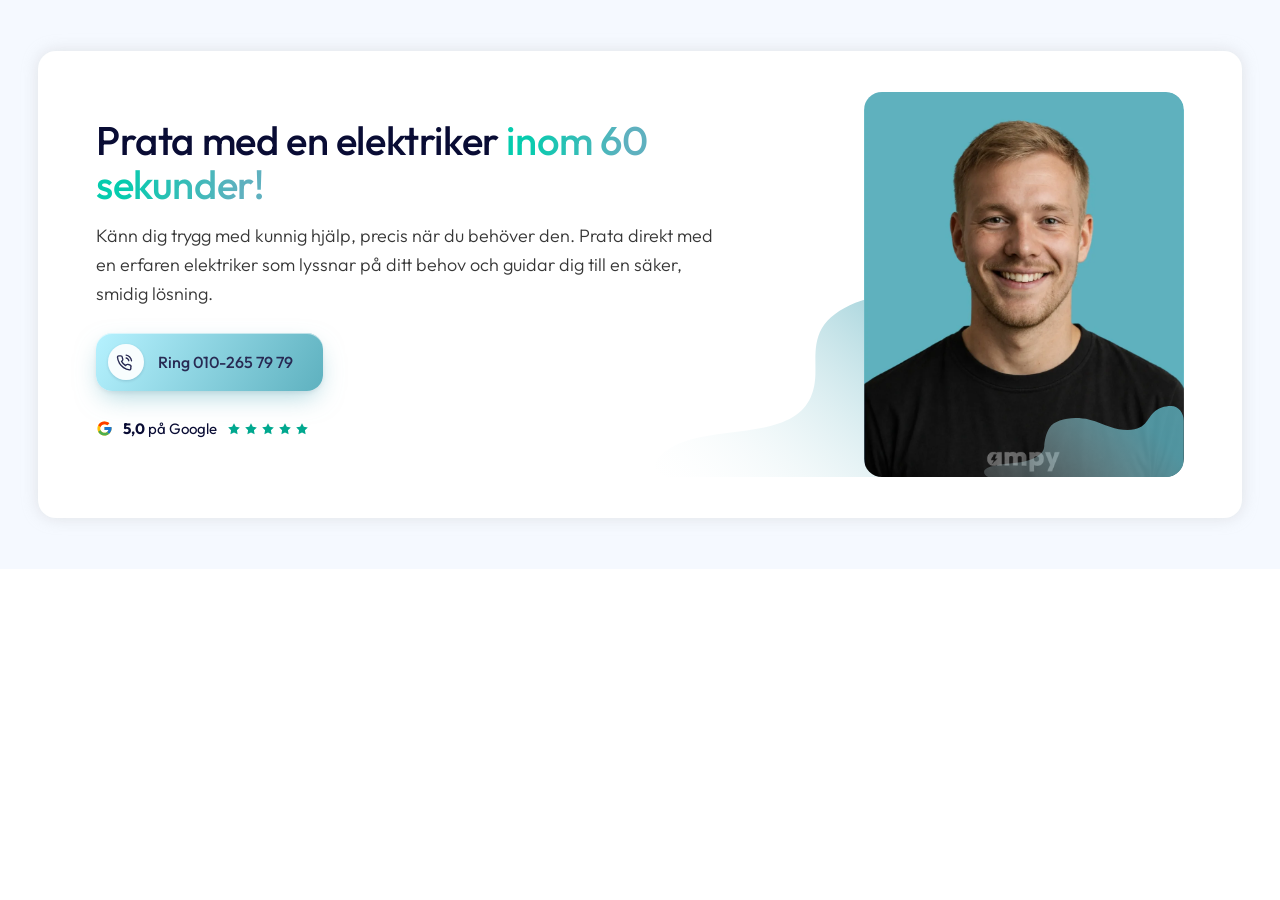
==== index.html @ 38d3c9bf "Main CTA-block: slutgiltig ring-only design + hela designhistoriken - index.html: färdiga blocket (E" ====
<!DOCTYPE html>
<html lang="sv">
<head>
<meta charset="UTF-8">
<meta name="viewport" content="width=device-width, initial-scale=1">
<title>Ampy · Main CTA-block</title>
<link rel="preconnect" href="https://fonts.googleapis.com">
<link rel="preconnect" href="https://fonts.gstatic.com" crossorigin>
<link href="https://fonts.googleapis.com/css2?family=Outfit:wght@300;400;500;600;700;800&display=swap" rel="stylesheet">
<style>
/* ============================================================
   VERSION A (rev 2) — 1:1 med baslinjens geometri, med de 20 %:
   Edvin-bilden i SAMMA placering som originalet (80 % bredd,
   flex-end, bröstbild), EN ring-CTA, båda vågorna tillbaka,
   rubrik bruten så endast "sekunder!" ligger på rad 2 (desktop),
   nya g-row-badgen finjusterad, mobil: centrerad rubrik + paragraf.
   Ampy-tokens verbatim.
   ============================================================ */
:root{
  --teal:hsl(171 100% 33%);
  --teal-bright:hsl(171 95% 41%);
  --blue:hsl(189 43% 56%);
  --midnight:hsl(237 69% 12%);
  --ink:#363636;
  --section-bg:#f5f9ff;
  --radius-l:clamp(16px, 1.4vw, 20px);
  --radius-m:16px;
}
*,:after,:before{box-sizing:border-box}
html{font-size:62.5%}
body{
  margin:0;font-family:'Outfit',system-ui,sans-serif;font-weight:300;
  color:var(--ink);background:#fff;
  -webkit-font-smoothing:antialiased;-moz-osx-font-smoothing:grayscale;
}
img{max-width:100%;display:block}
a{text-decoration:none;color:inherit}

.mcta{background:var(--section-bg);padding:clamp(28px,4vw,56px) clamp(16px,3vw,40px);display:flex;justify-content:center}
.mcta__card{
  position:relative;overflow:hidden;
  width:min(1280px,100%);
  background:#fff;border-radius:var(--radius-l);
  box-shadow:0 0 16px rgba(190,190,190,.4);
  display:grid;grid-template-columns:1fr 400px;gap:clamp(24px,3vw,48px);
  padding:clamp(28px,3.2vw,48px) clamp(28px,4.5vw,72px);
  align-items:center;
}
/* bg-vågen (Vector-3) — bakom allt, förankrad nere-höger som i originalet */
.mcta__bgwave{
  position:absolute;right:clamp(28px,4.5vw,72px);bottom:clamp(28px,3.2vw,48px);
  width:44%;height:auto;z-index:0;pointer-events:none;
}
.mcta__text{position:relative;z-index:1;min-width:0;display:flex;flex-direction:column;align-items:flex-start;gap:16px}

.mcta__h{
  margin:0;font-size:clamp(2.8rem,1.25vw + 2.4rem,4rem);font-weight:500;line-height:1.1;
  color:var(--midnight);letter-spacing:-.01em;
}
.mcta__h .grad{
  color:var(--teal-bright); /* fallback om text-clip ej stöds */
  background:linear-gradient(90deg,var(--teal-bright) 15%,var(--blue) 85%);
  -webkit-background-clip:text;background-clip:text;-webkit-text-fill-color:transparent;
  -webkit-box-decoration-break:clone;box-decoration-break:clone; /* jämn gradient över radbrytning (Safari-söm) */
  font-weight:inherit;
}
/* resiliens: gradient-text får aldrig försvinna om bakgrundsgrafik nollas */
@supports not ((-webkit-background-clip:text) or (background-clip:text)){
  .mcta__h .grad{-webkit-text-fill-color:currentColor;background:none;color:var(--teal-bright)}
}
@media (forced-colors:active){
  .mcta__h .grad{-webkit-text-fill-color:currentColor;background:none;color:CanvasText}
}
@media print{
  .mcta__h .grad{-webkit-text-fill-color:currentColor;background:none;color:#090b32}
}
/* forcerad brytning ("...inom 60" / "sekunder!") ENDAST på bred desktop där
   vänsterkolumnen rymmer rad 1 — under 1300px sköter naturlig brytning det
   utan orphan (verifierat: 1120px ger rent 2-radigt "...inom" / "60 sekunder!") */
.br-d{display:none}
@media (min-width:1300px){.br-d{display:inline}}
.mcta__p{
  margin:0;font-size:clamp(1.6rem,.21vw + 1.53rem,1.8rem);line-height:1.6;
  max-width:52ch;text-align:left;
}

/* ============ RING-CTA ============
   Blockets ENDA CTA. Blå brand-gradient, mjuk navy-text, vit chip med
   puls-ring, lur optiskt centrerad. Mobil: fullbredd, text vänster /
   ikon höger (live-blockets grammatik); desktop: chip vänster. */
.mcta__cta{display:flex;flex-wrap:wrap;gap:14px;margin-top:8px}
.btn-ring{
  display:inline-flex;align-items:center;
  min-height:58px;border-radius:var(--radius-m);
  font-size:1.6rem;font-weight:500;line-height:1;white-space:nowrap;
  color:hsl(237 35% 24%);
  transition:transform .16s ease, box-shadow .16s ease, filter .16s ease;
}
.btn-ring{
  gap:14px;padding:11px 30px 11px 12px;
  background:linear-gradient(120deg,#b6f2ff 0%,#5eb1bf 100%);
  box-shadow:
    inset 0 1px 0 rgba(255,255,255,.55),
    0 2px 4px rgba(9,11,50,.06),
    0 10px 26px -6px rgba(94,177,191,.55);
}
.btn-ring:hover{
  transform:translateY(-1.5px);
  filter:saturate(1.08) brightness(1.02);
  box-shadow:
    inset 0 1px 0 rgba(255,255,255,.55),
    0 3px 6px rgba(9,11,50,.07),
    0 16px 34px -8px rgba(94,177,191,.65);
}
.btn-ring:active{transform:translateY(0);filter:saturate(1.05)}
.btn-ring:focus-visible{outline:3px solid var(--blue);outline-offset:3px}
.btn-ring__chip{
  position:relative;flex:0 0 auto;
  width:36px;height:36px;border-radius:50%;
  display:inline-flex;align-items:center;justify-content:center;
  background:rgba(255,255,255,.92);color:hsl(237 35% 24%);
  box-shadow:0 1px 3px rgba(9,11,50,.14);
}
.btn-ring__chip::after{
  content:"";position:absolute;inset:0;border-radius:50%;
  box-shadow:0 0 0 0 rgba(255,255,255,.65);
  animation:mctaRing 2.8s cubic-bezier(.4,0,.4,1) infinite;
}
@keyframes mctaRing{
  0%{box-shadow:0 0 0 0 rgba(255,255,255,.65)}
  55%{box-shadow:0 0 0 9px rgba(255,255,255,0)}
  100%{box-shadow:0 0 0 0 rgba(255,255,255,0)}
}
@media (prefers-reduced-motion:reduce){
  .btn-ring__chip::after{animation:none}
  .btn-ring,.btn-ring:hover{transition:none;transform:none}
}
.btn-ring svg{flex:0 0 auto}
/* optisk mikro-nudge: luren en gnutta ner-vänster i chipen */
.btn-ring__chip svg{transform:translate(-1px,1px)}

/* proof-raden — g-row-mönstret, optiskt linjerad:
   allt flex-centrerat på en 17px-axel, enhetlig 10px-rytm,
   stjärnraden knuten till labelns versalhöjd */
.g-row{
  display:inline-flex;align-items:center;flex-wrap:wrap;gap:10px;
  min-height:44px;padding:6px 0;
  font-size:1.5rem;font-weight:400;color:var(--midnight);line-height:1;
}
.g-row:focus-visible{outline:3px solid var(--teal);outline-offset:3px;border-radius:6px}
.g-row .g-icon{display:block;flex:0 0 auto}
.g-row .g-label{display:block;white-space:nowrap}
.g-row strong{font-weight:700}
.g-row:hover .g-label{text-decoration:underline;text-underline-offset:3px}
.g-row .stars{display:inline-flex;gap:3px}
.g-row .stars svg{width:14px;height:14px;fill:var(--teal);display:block}

/* bildblocket — baslinjens geometri: kolumn 400px, bilden 80 % bredd,
   flex-end, samma boxproportion som originalbilden (320×366), radius,
   overlay-vågen nere-höger över bildens nedre hörn */
.mcta__media{
  margin:0;position:relative;z-index:1;align-self:stretch;
  display:flex;align-items:flex-end;justify-content:flex-end;
  border-radius:var(--radius-l);overflow:hidden;
  min-height:366px;
}
/* croppen: fönstret täcker huvudtopp (~16 %) med luft ovanför NER TILL
   ampy-loggan på tröjan (~86 %) — samma framing på alla enheter */
.mcta__media .photo{
  width:80%;height:auto;aspect-ratio:320/385;object-fit:cover;object-position:50% 46%;
  border-radius:var(--radius-l);
}
.mcta__wave{
  position:absolute;right:0;bottom:-1px;width:50%;height:auto;z-index:2;pointer-events:none;
}

@media (max-width:1024px){
  .mcta__card{grid-template-columns:1fr 340px;padding:32px 36px}
  .mcta__bgwave{right:36px;bottom:32px}
  .mcta__media{min-height:0}
}
@media (max-width:767px){
  .mcta__card{grid-template-columns:1fr;gap:20px;padding:20px 20px 28px}
  .mcta__bgwave{display:none}
  .mcta__media{order:-1;align-self:auto;justify-content:center;min-height:0}
  .mcta__media .photo{width:100%;aspect-ratio:320/385;object-position:50% 46%}
  .mcta__wave{width:60%}
  .mcta__text{align-items:center}
  .mcta__h{text-align:center;font-size:clamp(2.4rem,5.5vw,3rem);line-height:1.16}
  .mcta__p{text-align:center}
  .mcta__cta{width:100%;flex-direction:column;gap:12px}
  /* mobil: text vänster / ikon höger (live-blockets grammatik) */
  .btn-ring{width:100%;flex-direction:row-reverse;justify-content:space-between;padding:11px 12px 11px 22px}
  .g-row{align-self:center}
}
@media (max-width:360px){
  .mcta__h{font-size:2.2rem}
}
</style>
</head>
<body>

<section class="mcta">
  <div class="mcta__card">
    <img class="mcta__bgwave" src="assets/Vector-3.svg" alt="" aria-hidden="true" width="652" height="273">

    <div class="mcta__text">
      <h2 class="mcta__h">Prata med en elektriker <span class="grad">inom 60<br class="br-d"> sekunder!</span></h2>
      <p class="mcta__p">Känn dig trygg med kunnig hjälp, precis när du behöver den. Prata direkt med en erfaren elektriker som lyssnar på ditt behov och guidar dig till en säker, smidig lösning.</p>
      <div class="mcta__cta">
        <a class="btn-ring" href="tel:+46102657979">
          <span class="btn-ring__chip" aria-hidden="true">
            <svg width="17" height="17" viewBox="0.45 -0.49 19 20" fill="none"><path d="M11.9 4.2c.8.2 1.5.6 2 1.1.6.6 1 1.3 1.1 2.1M11.9.8c1.6.2 3.1 1 4.2 2.2 1.2 1.2 1.9 2.7 2.1 4.4M17.4 14.1v2.5c0 .5-.2.9-.5 1.2-.3.3-.8.5-1.2.4-2.4-.3-4.8-1.2-6.8-2.6-1.9-1.3-3.5-3-4.8-5-1.3-2.2-2.2-4.6-2.4-7.2 0-.5.1-.9.4-1.2.3-.3.7-.5 1.2-.5h2.4c.8 0 1.5.6 1.6 1.4.1.8.3 1.6.6 2.3.2.6.1 1.3-.4 1.8l-1 1c1.1 2.1 2.8 3.8 4.7 5l1-1c.5-.5 1.2-.6 1.8-.4.7.3 1.5.5 2.3.6.8.1 1.4.8 1.4 1.7Z" stroke="currentColor" stroke-width="1.6" stroke-linecap="round" stroke-linejoin="round"/></svg>
          </span>
          Ring 010-265 79 79
        </a>
      </div>
      <a class="g-row" href="https://www.google.com/maps/place/Ampy/@59.3576299,17.9842061,17z/data=!3m1!4b1!4m6!3m5!1s0x2bec1ce5c4ed9ce9:0xfce1752e84a1bfee!8m2!3d59.3576272!4d17.986781!16s%2Fg%2F11ypjy9rrm" target="_blank" rel="noopener" aria-label="Ampys betyg: 5,0 av 5 på Google — läs recensionerna">
        <svg class="g-icon" width="17" height="17" viewBox="0 0 48 48" aria-hidden="true"><path fill="#FFC107" d="M43.6 20.1H42V20H24v8h11.3C33.7 32.7 29.2 36 24 36c-6.6 0-12-5.4-12-12s5.4-12 12-12c3.1 0 5.9 1.2 8 3l5.7-5.7C34.2 6.1 29.3 4 24 4 13 4 4 13 4 24s9 20 20 20 20-9 20-20c0-1.3-.1-2.6-.4-3.9z"/><path fill="#FF3D00" d="m6.3 14.7 6.6 4.8C14.7 15.1 19 12 24 12c3.1 0 5.9 1.2 8 3l5.7-5.7C34.2 6.1 29.3 4 24 4 16.3 4 9.7 8.3 6.3 14.7z"/><path fill="#4CAF50" d="M24 44c5.2 0 9.9-2 13.4-5.2l-6.2-5.2C29.2 35.1 26.7 36 24 36c-5.2 0-9.6-3.3-11.3-8l-6.5 5C9.5 39.6 16.2 44 24 44z"/><path fill="#1976D2" d="M43.6 20.1H42V20H24v8h11.3c-.8 2.2-2.2 4.2-4.1 5.6l6.2 5.2C41.4 34.8 44 29.9 44 24c0-1.3-.1-2.6-.4-3.9z"/></svg>
        <span class="g-label"><strong>5,0</strong> på Google</span>
        <span class="stars" aria-hidden="true">
          <svg viewBox="0 0 24 24"><path d="m12 2 3.1 6.3 6.9 1-5 4.9 1.2 6.9L12 17.8 5.8 21l1.2-6.9-5-4.9 6.9-1z"/></svg>
          <svg viewBox="0 0 24 24"><path d="m12 2 3.1 6.3 6.9 1-5 4.9 1.2 6.9L12 17.8 5.8 21l1.2-6.9-5-4.9 6.9-1z"/></svg>
          <svg viewBox="0 0 24 24"><path d="m12 2 3.1 6.3 6.9 1-5 4.9 1.2 6.9L12 17.8 5.8 21l1.2-6.9-5-4.9 6.9-1z"/></svg>
          <svg viewBox="0 0 24 24"><path d="m12 2 3.1 6.3 6.9 1-5 4.9 1.2 6.9L12 17.8 5.8 21l1.2-6.9-5-4.9 6.9-1z"/></svg>
          <svg viewBox="0 0 24 24"><path d="m12 2 3.1 6.3 6.9 1-5 4.9 1.2 6.9L12 17.8 5.8 21l1.2-6.9-5-4.9 6.9-1z"/></svg>
        </span>
      </a>
    </div>

    <figure class="mcta__media">
      <img class="photo" src="assets/edvin.webp" alt="Edvin, elektriker på Ampy" width="933" height="1400" fetchpriority="high">
      <img class="mcta__wave" src="assets/overlay.svg" alt="" aria-hidden="true" width="277" height="100">
    </figure>
  </div>
</section>

</body>
</html>
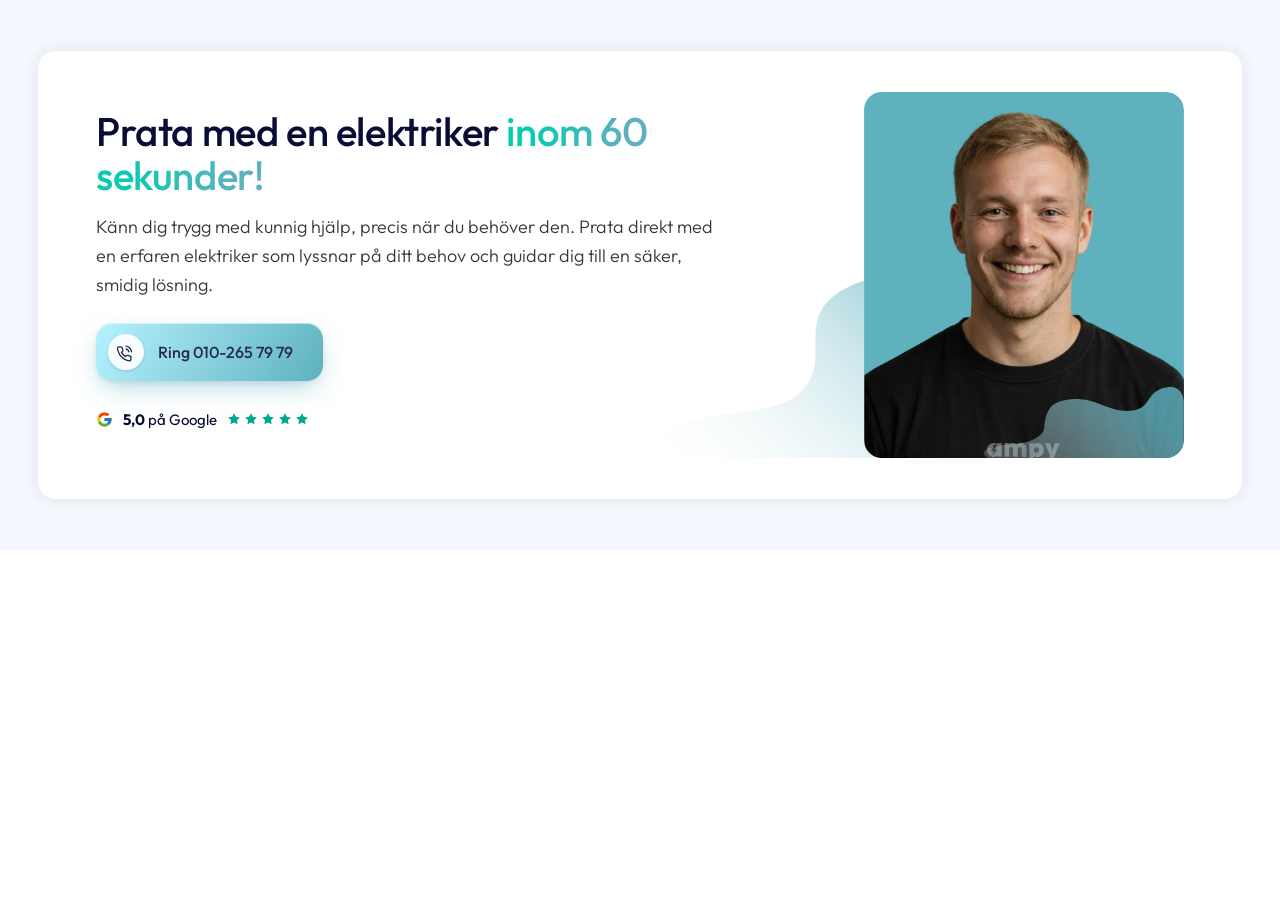
==== commit 0bc9e6f9: "Responsiv fix (spacing-agent): loser hela bandet 360-1024 - aspect-ratio 320/385 -> 320/366 overallt" ====
--- a/index.html
+++ b/index.html
@@ -167,23 +167,33 @@
 /* croppen: fönstret täcker huvudtopp (~16 %) med luft ovanför NER TILL
    ampy-loggan på tröjan (~86 %) — samma framing på alla enheter */
 .mcta__media .photo{
-  width:80%;height:auto;aspect-ratio:320/385;object-fit:cover;object-position:50% 46%;
+  width:80%;height:auto;aspect-ratio:320/366;object-fit:cover;object-position:50% 46%;
   border-radius:var(--radius-l);
 }
 .mcta__wave{
   position:absolute;right:0;bottom:-1px;width:50%;height:auto;z-index:2;pointer-events:none;
 }
 
-@media (max-width:1024px){
-  .mcta__card{grid-template-columns:1fr 340px;padding:32px 36px}
-  .mcta__bgwave{right:36px;bottom:32px}
+/* tablett 768–1024: FLUID bildkolumn (aldrig bredare än texten) + lugnare rubrik
+   — löser iPad Mini/Air där fast 340px svälte textkolumnen till 3-radig rubrik */
+@media (max-width:1024px) and (min-width:768px){
+  .mcta__card{
+    grid-template-columns:minmax(0,1fr) clamp(260px,34vw,320px);
+    gap:clamp(20px,3vw,32px);
+    padding:clamp(28px,3vw,36px) clamp(28px,3.5vw,40px);
+  }
+  .mcta__bgwave{right:32px;bottom:28px;width:38%}
   .mcta__media{min-height:0}
+  .mcta__h{font-size:clamp(2.6rem,2.2vw + 1.2rem,3.2rem)}
 }
 @media (max-width:767px){
   .mcta__card{grid-template-columns:1fr;gap:20px;padding:20px 20px 28px}
   .mcta__bgwave{display:none}
-  .mcta__media{order:-1;align-self:auto;justify-content:center;min-height:0}
-  .mcta__media .photo{width:100%;aspect-ratio:320/385;object-position:50% 46%}
+  /* bild-TAK på CONTAINERN (inte motivet): aldrig fullbredd i stackat läge
+     (annars gigantisk vid 450–767) + en gnutta smalare på telefon (ägar-önskan).
+     Vågen är barn till containern → linjerar då mot bildkanten. */
+  .mcta__media{order:-1;align-self:center;justify-content:center;min-height:0;width:min(92%,360px);margin-inline:auto}
+  .mcta__media .photo{width:100%;aspect-ratio:320/366;object-position:50% 46%}
   .mcta__wave{width:60%}
   .mcta__text{align-items:center}
   .mcta__h{text-align:center;font-size:clamp(2.4rem,5.5vw,3rem);line-height:1.16}
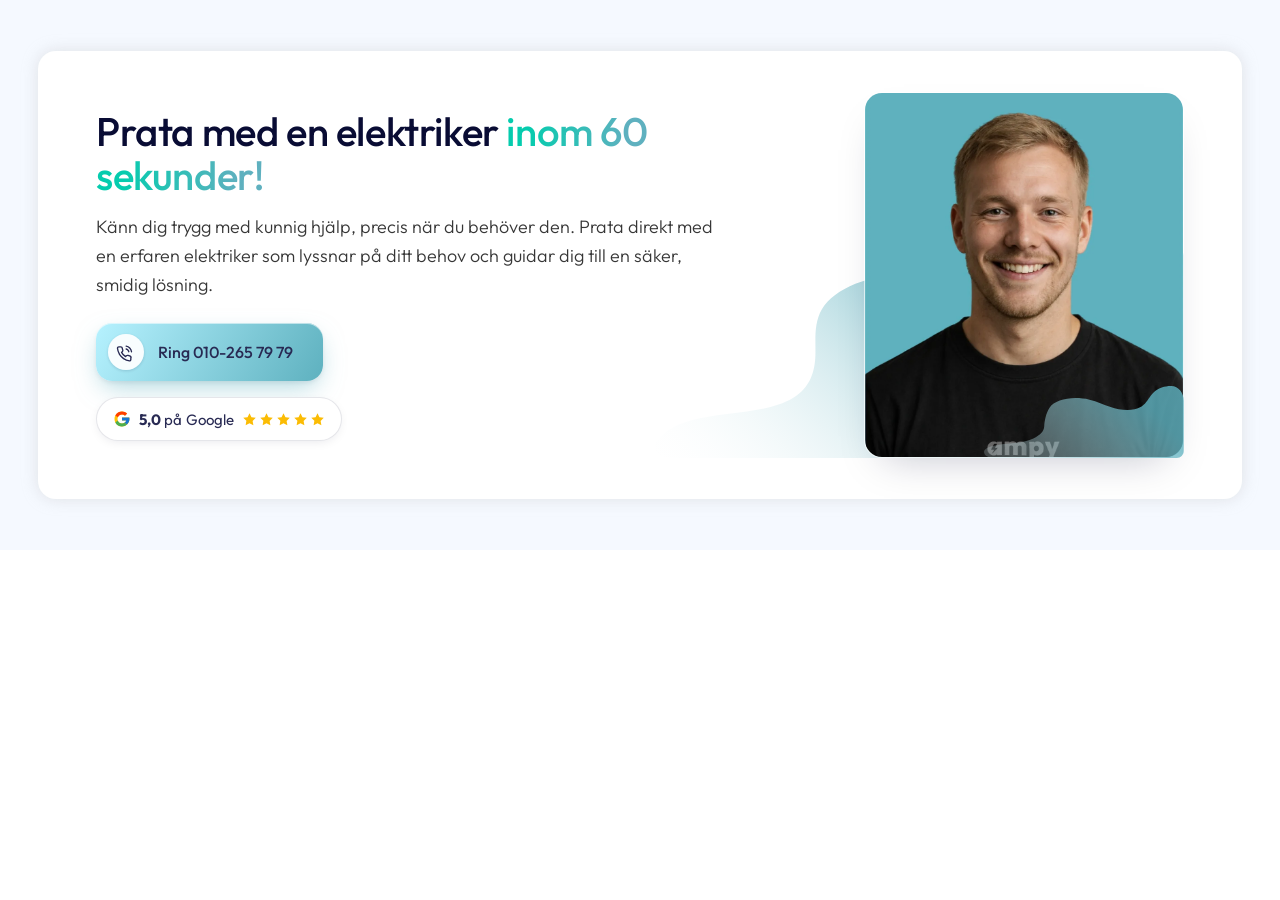
==== commit a7854a4a: "Finish-detaljer (3-agents + kritiker-vakter): Google-pill + foto-portratt Google-betyget = T1 verifi" ====
--- a/index.html
+++ b/index.html
@@ -139,39 +139,62 @@
 /* optisk mikro-nudge: luren en gnutta ner-vänster i chipen */
 .btn-ring__chip svg{transform:translate(-1px,1px)}
 
-/* proof-raden — g-row-mönstret, optiskt linjerad:
-   allt flex-centrerat på en 17px-axel, enhetlig 10px-rytm,
-   stjärnraden knuten till labelns versalhöjd */
+/* proof-raden — "verifierad pill" (T1): vit kapsel på vit kort-yta.
+   Separationen kommer från EN hårfin kant + EN mjuk skugga (inte fem djupgrep).
+   Läser som ETT objekt vid beslutet: färgad Google-G · 5,0 på Google · fem GULA
+   stjärnor. Pillens VÄNSTERKANT linjerar med rubrik/CTA (innehållet en aning
+   indraget av paddingen — normalt för en badge). Hela pillen = EN länk, 44px. */
 .g-row{
-  display:inline-flex;align-items:center;flex-wrap:wrap;gap:10px;
-  min-height:44px;padding:6px 0;
-  font-size:1.5rem;font-weight:400;color:var(--midnight);line-height:1;
-}
-.g-row:focus-visible{outline:3px solid var(--teal);outline-offset:3px;border-radius:6px}
-.g-row .g-icon{display:block;flex:0 0 auto}
-.g-row .g-label{display:block;white-space:nowrap}
-.g-row strong{font-weight:700}
-.g-row:hover .g-label{text-decoration:underline;text-underline-offset:3px}
-.g-row .stars{display:inline-flex;gap:3px}
-.g-row .stars svg{width:14px;height:14px;fill:var(--teal);display:block}
+  display:inline-flex;align-items:center;flex-wrap:nowrap;gap:8px;
+  align-self:flex-start;
+  min-height:44px;padding:0 16px;
+  background:#fff;
+  border:1px solid rgba(9,11,50,.10);   /* hårfin kant — crisp edge på vitt */
+  border-radius:999px;                    /* full pill-kapsel */
+  box-shadow:0 3px 12px -4px rgba(9,11,50,.12); /* EN mjuk skugga, tight spread */
+  font-size:1.5rem;font-weight:400;color:hsl(237 35% 24%);line-height:1;
+  transition:box-shadow .18s ease, border-color .18s ease;
+}
+.g-row:hover{  /* kritiker-villkor 5: CTA äger rörelsen — INGEN lift; bara en viskning i kant/skugga */
+  box-shadow:0 4px 14px -4px rgba(9,11,50,.15);
+  border-color:rgba(9,11,50,.16);
+}
+.g-row:focus-visible{outline:3px solid var(--teal);outline-offset:3px}
+.g-row .g-icon{display:block;flex:0 0 auto;width:18px;height:18px}
+.g-row .g-label{display:block;white-space:nowrap;letter-spacing:.005em}
+.g-row strong{font-weight:700}           /* "5,0" fet, "på Google" ärver 400 */
+.g-row .stars{display:inline-flex;gap:2px;flex:0 0 auto}
+.g-row .stars svg{width:15px;height:15px;fill:#FBBC04;display:block} /* Google-guld */
+@media (prefers-reduced-motion:reduce){
+  .g-row{transition:none}
+}
 
 /* bildblocket — baslinjens geometri: kolumn 400px, bilden 80 % bredd,
    flex-end, samma boxproportion som originalbilden (320×366), radius,
    overlay-vågen nere-höger över bildens nedre hörn */
+/* OBS: overflow:hidden är BORTTAGET här — det klippte fotots fallskugga.
+   Vågen behöver inte längre klippas (den ligger inom media horisontellt och
+   är nu bottom:0, ingen 1px-blödning), och fotot bär sin egen border-radius. */
 .mcta__media{
   margin:0;position:relative;z-index:1;align-self:stretch;
   display:flex;align-items:flex-end;justify-content:flex-end;
-  border-radius:var(--radius-l);overflow:hidden;
   min-height:366px;
 }
 /* croppen: fönstret täcker huvudtopp (~16 %) med luft ovanför NER TILL
    ampy-loggan på tröjan (~86 %) — samma framing på alla enheter */
 .mcta__media .photo{
+  display:block;
   width:80%;height:auto;aspect-ratio:320/366;object-fit:cover;object-position:50% 46%;
   border-radius:var(--radius-l);
+  /* EN hårfin ljusring (border, INTE inset box-shadow — inset renderas ej på <img>)
+     + EN mjuk, riktad fallskugga i midnatt så porträttet lyfter från vita kortet.
+     Negativ spread håller sidfotavtrycket smalt → ryms inom kortets padding,
+     som har overflow:hidden. */
+  border:1px solid rgba(255,255,255,.55);
+  box-shadow:0 18px 40px -20px rgba(9,11,50,.26);
 }
 .mcta__wave{
-  position:absolute;right:0;bottom:-1px;width:50%;height:auto;z-index:2;pointer-events:none;
+  position:absolute;right:0;bottom:0;width:50%;height:auto;z-index:2;pointer-events:none;
 }
 
 /* tablett 768–1024: FLUID bildkolumn (aldrig bredare än texten) + lugnare rubrik
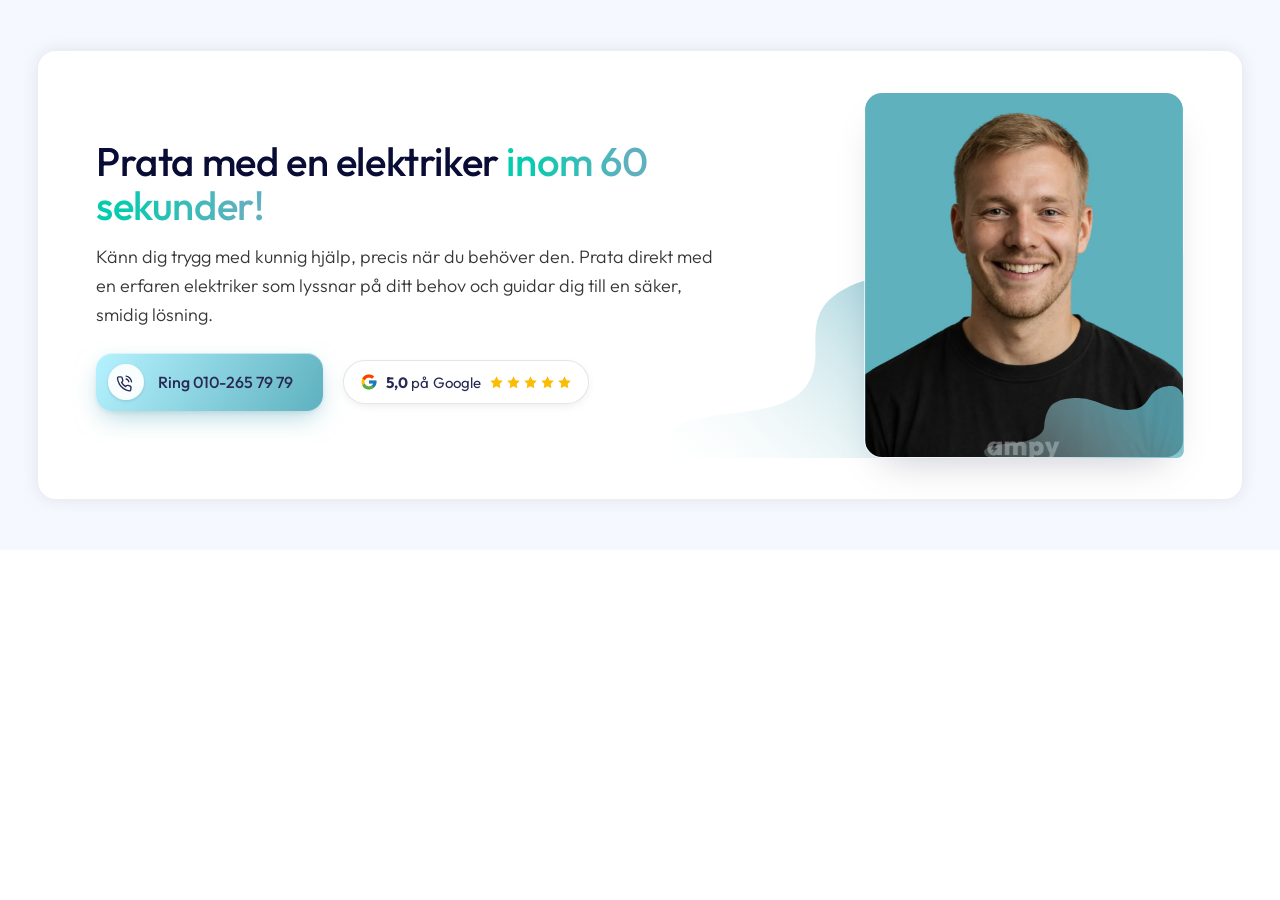
==== commit c7d03367: "Desktop: betyg-pill BREDVID ring-CTA (ej under) — mobil oforandrad Agar-feedback: Google-boxen last " ====
--- a/index.html
+++ b/index.html
@@ -88,7 +88,10 @@
    Blockets ENDA CTA. Blå brand-gradient, mjuk navy-text, vit chip med
    puls-ring, lur optiskt centrerad. Mobil: fullbredd, text vänster /
    ikon höger (live-blockets grammatik); desktop: chip vänster. */
-.mcta__cta{display:flex;flex-wrap:wrap;gap:14px;margin-top:8px}
+/* CTA + betyg-pill i EN rad på desktop (pillen bredvid ring-knappen, inte under)
+   — mobil staplar dem (kolumn) oförändrat. */
+.mcta__action{display:flex;align-items:center;flex-wrap:wrap;gap:20px;margin-top:8px}
+.mcta__cta{display:flex;flex-wrap:wrap;gap:14px}
 .btn-ring{
   display:inline-flex;align-items:center;
   min-height:58px;border-radius:var(--radius-m);
@@ -146,7 +149,6 @@
    indraget av paddingen — normalt för en badge). Hela pillen = EN länk, 44px. */
 .g-row{
   display:inline-flex;align-items:center;flex-wrap:nowrap;gap:8px;
-  align-self:flex-start;
   min-height:44px;padding:0 16px;
   background:#fff;
   border:1px solid rgba(9,11,50,.10);   /* hårfin kant — crisp edge på vitt */
@@ -221,6 +223,8 @@
   .mcta__text{align-items:center}
   .mcta__h{text-align:center;font-size:clamp(2.4rem,5.5vw,3rem);line-height:1.16}
   .mcta__p{text-align:center}
+  /* mobil: stapla CTA + pill (oförändrat läge — ägaren gillar mobilversionen) */
+  .mcta__action{flex-direction:column;align-items:center;width:100%;gap:16px}
   .mcta__cta{width:100%;flex-direction:column;gap:12px}
   /* mobil: text vänster / ikon höger (live-blockets grammatik) */
   .btn-ring{width:100%;flex-direction:row-reverse;justify-content:space-between;padding:11px 12px 11px 22px}
@@ -240,6 +244,7 @@
     <div class="mcta__text">
       <h2 class="mcta__h">Prata med en elektriker <span class="grad">inom 60<br class="br-d"> sekunder!</span></h2>
       <p class="mcta__p">Känn dig trygg med kunnig hjälp, precis när du behöver den. Prata direkt med en erfaren elektriker som lyssnar på ditt behov och guidar dig till en säker, smidig lösning.</p>
+      <div class="mcta__action">
       <div class="mcta__cta">
         <a class="btn-ring" href="tel:+46102657979">
           <span class="btn-ring__chip" aria-hidden="true">
@@ -259,6 +264,7 @@
           <svg viewBox="0 0 24 24"><path d="m12 2 3.1 6.3 6.9 1-5 4.9 1.2 6.9L12 17.8 5.8 21l1.2-6.9-5-4.9 6.9-1z"/></svg>
         </span>
       </a>
+      </div>
     </div>
 
     <figure class="mcta__media">
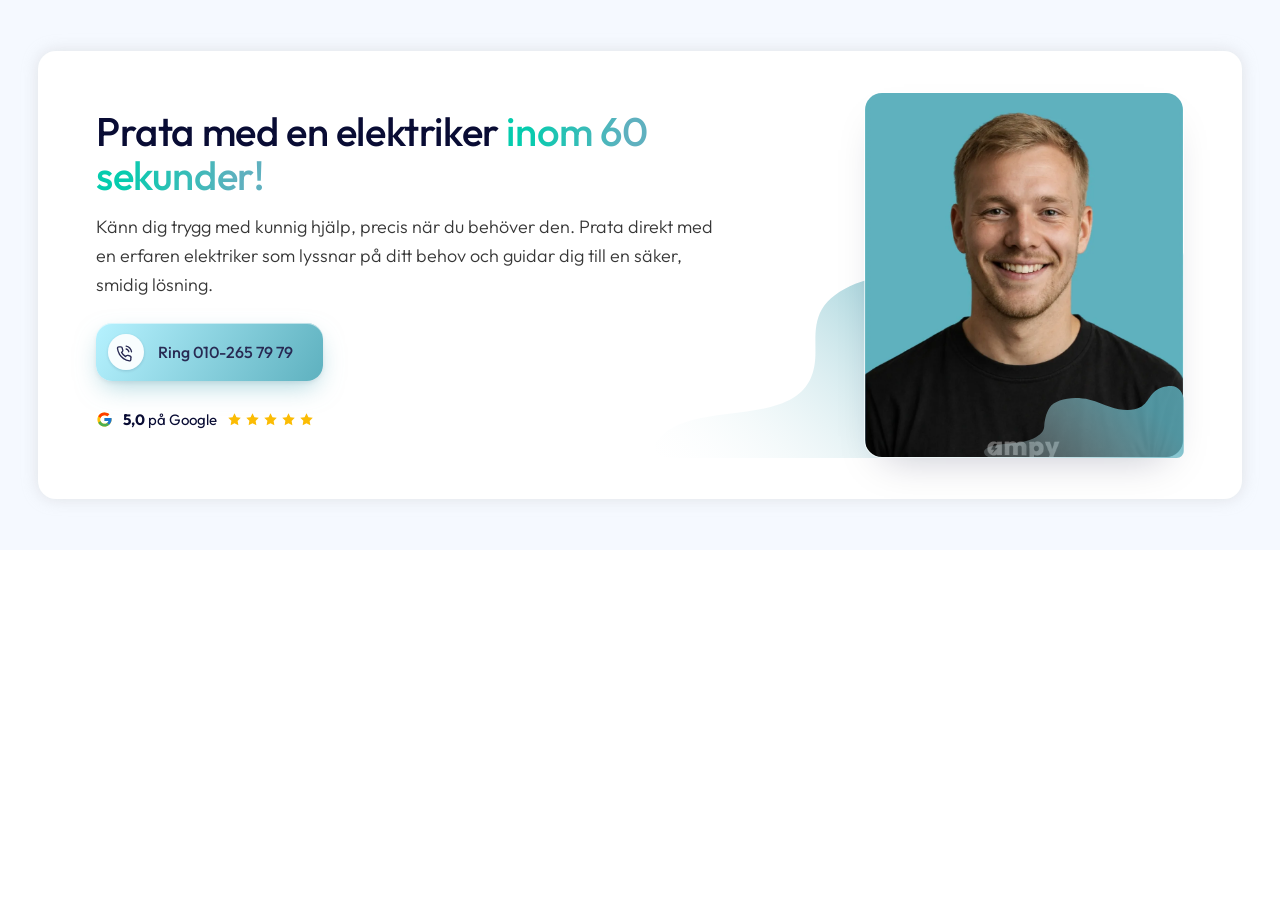
==== commit d805af82: "Betyg-rad: tillbaka UNDER knappen + boxen borttagen (agar-onskan) - reverterat sida-vid-sida: .mcta_" ====
--- a/index.html
+++ b/index.html
@@ -88,9 +88,8 @@
    Blockets ENDA CTA. Blå brand-gradient, mjuk navy-text, vit chip med
    puls-ring, lur optiskt centrerad. Mobil: fullbredd, text vänster /
    ikon höger (live-blockets grammatik); desktop: chip vänster. */
-/* CTA + betyg-pill i EN rad på desktop (pillen bredvid ring-knappen, inte under)
-   — mobil staplar dem (kolumn) oförändrat. */
-.mcta__action{display:flex;align-items:center;flex-wrap:wrap;gap:20px;margin-top:8px}
+/* CTA + betyg-rad staplade (betyget UNDER knappen, som mobilen) — samma på desktop. */
+.mcta__action{display:flex;flex-direction:column;align-items:flex-start;gap:16px;margin-top:8px}
 .mcta__cta{display:flex;flex-wrap:wrap;gap:14px}
 .btn-ring{
   display:inline-flex;align-items:center;
@@ -142,34 +141,21 @@
 /* optisk mikro-nudge: luren en gnutta ner-vänster i chipen */
 .btn-ring__chip svg{transform:translate(-1px,1px)}
 
-/* proof-raden — "verifierad pill" (T1): vit kapsel på vit kort-yta.
-   Separationen kommer från EN hårfin kant + EN mjuk skugga (inte fem djupgrep).
-   Läser som ETT objekt vid beslutet: färgad Google-G · 5,0 på Google · fem GULA
-   stjärnor. Pillens VÄNSTERKANT linjerar med rubrik/CTA (innehållet en aning
-   indraget av paddingen — normalt för en badge). Hela pillen = EN länk, 44px. */
+/* proof-raden — REN inline-rad UNDER CTA:n (ingen box/container, ägar-önskan):
+   färgad Google-G · "5,0 på Google" · fem GULA stjärnor. Diskret underline på
+   hover (länk till recensioner). Hela raden = EN länk, 44px hit-area. */
 .g-row{
-  display:inline-flex;align-items:center;flex-wrap:nowrap;gap:8px;
-  min-height:44px;padding:0 16px;
-  background:#fff;
-  border:1px solid rgba(9,11,50,.10);   /* hårfin kant — crisp edge på vitt */
-  border-radius:999px;                    /* full pill-kapsel */
-  box-shadow:0 3px 12px -4px rgba(9,11,50,.12); /* EN mjuk skugga, tight spread */
-  font-size:1.5rem;font-weight:400;color:hsl(237 35% 24%);line-height:1;
-  transition:box-shadow .18s ease, border-color .18s ease;
-}
-.g-row:hover{  /* kritiker-villkor 5: CTA äger rörelsen — INGEN lift; bara en viskning i kant/skugga */
-  box-shadow:0 4px 14px -4px rgba(9,11,50,.15);
-  border-color:rgba(9,11,50,.16);
-}
+  display:inline-flex;align-items:center;flex-wrap:wrap;gap:10px;
+  min-height:44px;padding:6px 0;
+  font-size:1.5rem;font-weight:400;color:var(--midnight);line-height:1;
+}
+.g-row:hover .g-label{text-decoration:underline;text-underline-offset:3px}
 .g-row:focus-visible{outline:3px solid var(--teal);outline-offset:3px}
-.g-row .g-icon{display:block;flex:0 0 auto;width:18px;height:18px}
-.g-row .g-label{display:block;white-space:nowrap;letter-spacing:.005em}
+.g-row .g-icon{display:block;flex:0 0 auto;width:17px;height:17px}
+.g-row .g-label{display:block;white-space:nowrap}
 .g-row strong{font-weight:700}           /* "5,0" fet, "på Google" ärver 400 */
-.g-row .stars{display:inline-flex;gap:2px;flex:0 0 auto}
-.g-row .stars svg{width:15px;height:15px;fill:#FBBC04;display:block} /* Google-guld */
-@media (prefers-reduced-motion:reduce){
-  .g-row{transition:none}
-}
+.g-row .stars{display:inline-flex;gap:3px;flex:0 0 auto}
+.g-row .stars svg{width:15px;height:15px;fill:#FBBC04;display:block} /* gula stjärnor (ägar-önskan) */
 
 /* bildblocket — baslinjens geometri: kolumn 400px, bilden 80 % bredd,
    flex-end, samma boxproportion som originalbilden (320×366), radius,
@@ -223,8 +209,8 @@
   .mcta__text{align-items:center}
   .mcta__h{text-align:center;font-size:clamp(2.4rem,5.5vw,3rem);line-height:1.16}
   .mcta__p{text-align:center}
-  /* mobil: stapla CTA + pill (oförändrat läge — ägaren gillar mobilversionen) */
-  .mcta__action{flex-direction:column;align-items:center;width:100%;gap:16px}
+  /* mobil: CTA + betyg-rad centrerade, fullbredd (oförändrat läge) */
+  .mcta__action{align-items:center;width:100%}
   .mcta__cta{width:100%;flex-direction:column;gap:12px}
   /* mobil: text vänster / ikon höger (live-blockets grammatik) */
   .btn-ring{width:100%;flex-direction:row-reverse;justify-content:space-between;padding:11px 12px 11px 22px}
